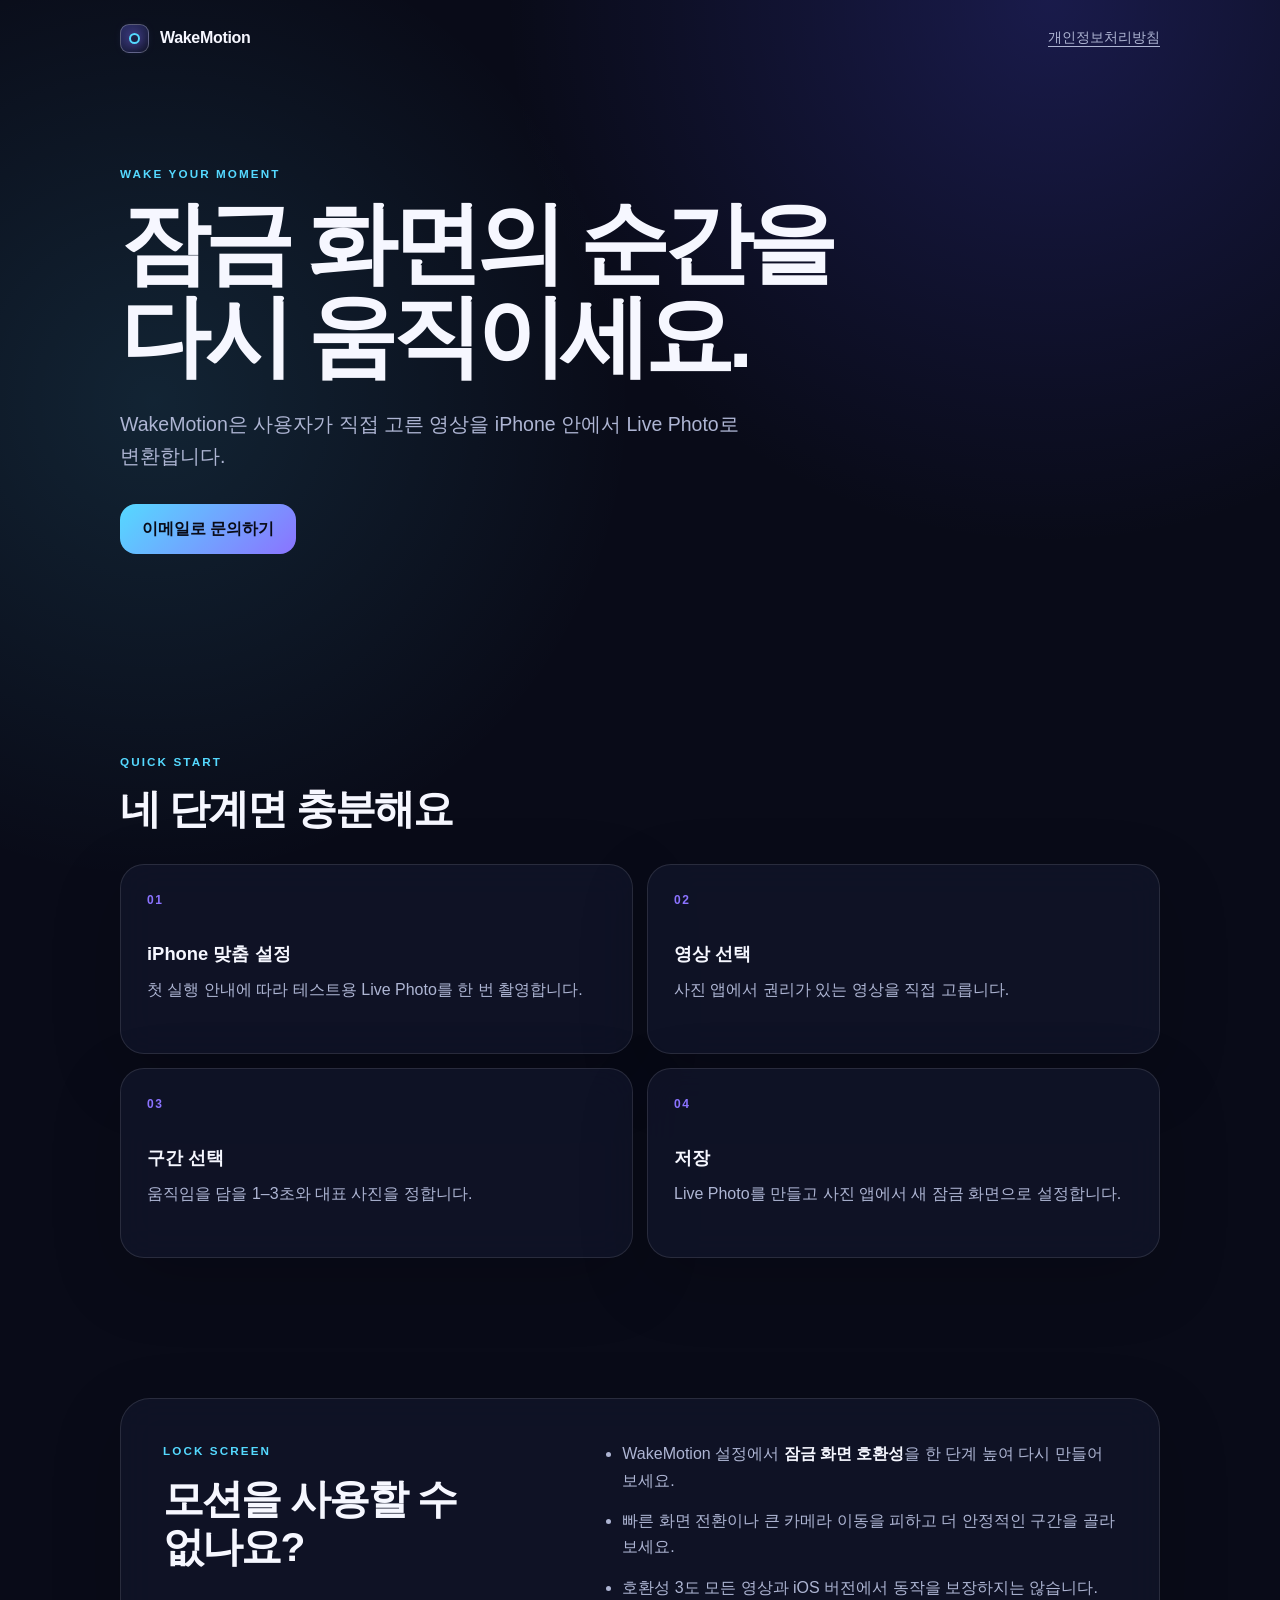
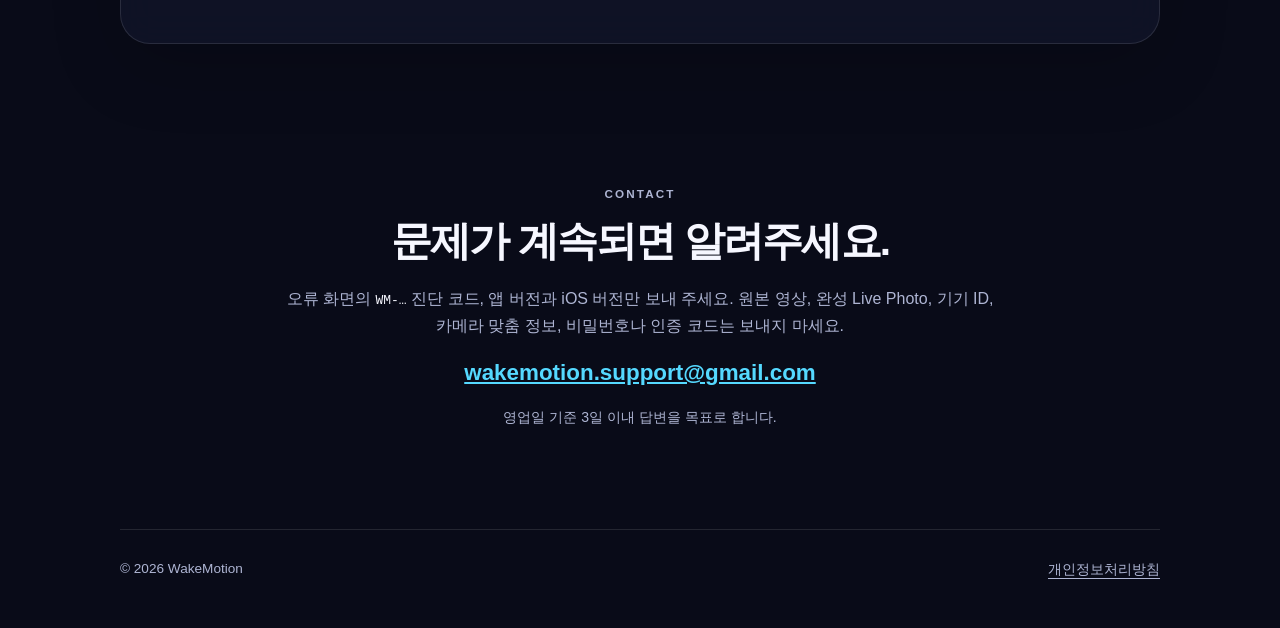
==== index.html @ 7f77dc9f "Create WakeMotion support and privacy pages" ====
<!doctype html>
<html lang="ko">
<head>
  <meta charset="utf-8">
  <meta name="viewport" content="width=device-width, initial-scale=1">
  <meta name="description" content="WakeMotion 사용 방법, 잠금 화면 호환 안내 및 문의 채널입니다.">
  <meta name="theme-color" content="#090b18">
  <title>WakeMotion 지원</title>
  <link rel="stylesheet" href="styles.css">
</head>
<body>
  <header class="site-header">
    <a class="brand" href="./" aria-label="WakeMotion 지원 홈">
      <span class="brand-mark" aria-hidden="true"><span></span></span>
      <span>WakeMotion</span>
    </a>
    <a class="header-link" href="privacy.html">개인정보처리방침</a>
  </header>

  <main>
    <section class="hero">
      <p class="eyebrow">WAKE YOUR MOMENT</p>
      <h1>잠금 화면의 순간을<br>다시 움직이세요.</h1>
      <p class="lead">WakeMotion은 사용자가 직접 고른 영상을 iPhone 안에서 Live Photo로 변환합니다.</p>
      <a class="primary-button" href="mailto:wakemotion.support@gmail.com?subject=WakeMotion%20지원%20문의">이메일로 문의하기</a>
    </section>

    <section class="section" aria-labelledby="quick-start">
      <div class="section-heading">
        <p class="eyebrow">QUICK START</p>
        <h2 id="quick-start">네 단계면 충분해요</h2>
      </div>
      <ol class="step-grid">
        <li><span>01</span><strong>iPhone 맞춤 설정</strong><p>첫 실행 안내에 따라 테스트용 Live Photo를 한 번 촬영합니다.</p></li>
        <li><span>02</span><strong>영상 선택</strong><p>사진 앱에서 권리가 있는 영상을 직접 고릅니다.</p></li>
        <li><span>03</span><strong>구간 선택</strong><p>움직임을 담을 1–3초와 대표 사진을 정합니다.</p></li>
        <li><span>04</span><strong>저장</strong><p>Live Photo를 만들고 사진 앱에서 새 잠금 화면으로 설정합니다.</p></li>
      </ol>
    </section>

    <section class="section panel" aria-labelledby="troubleshooting">
      <div>
        <p class="eyebrow">LOCK SCREEN</p>
        <h2 id="troubleshooting">모션을 사용할 수 없나요?</h2>
      </div>
      <ul class="check-list">
        <li>WakeMotion 설정에서 <strong>잠금 화면 호환성</strong>을 한 단계 높여 다시 만들어 보세요.</li>
        <li>빠른 화면 전환이나 큰 카메라 이동을 피하고 더 안정적인 구간을 골라 보세요.</li>
        <li>호환성 3도 모든 영상과 iOS 버전에서 동작을 보장하지는 않습니다.</li>
      </ul>
    </section>

    <section class="section contact" aria-labelledby="contact">
      <p class="eyebrow">CONTACT</p>
      <h2 id="contact">문제가 계속되면 알려주세요.</h2>
      <p>오류 화면의 <code>WM-…</code> 진단 코드, 앱 버전과 iOS 버전만 보내 주세요. 원본 영상, 완성 Live Photo, 기기 ID, 카메라 맞춤 정보, 비밀번호나 인증 코드는 보내지 마세요.</p>
      <a class="email-link" href="mailto:wakemotion.support@gmail.com">wakemotion.support@gmail.com</a>
      <p class="response-note">영업일 기준 3일 이내 답변을 목표로 합니다.</p>
    </section>
  </main>

  <footer>
    <span>© 2026 WakeMotion</span>
    <a href="privacy.html">개인정보처리방침</a>
  </footer>
</body>
</html>
---- styles.css ----
:root {
  color-scheme: dark;
  --background: #090b18;
  --surface: #12162b;
  --surface-strong: #191e38;
  --text: #f6f7ff;
  --muted: #aeb5d3;
  --line: rgba(255, 255, 255, 0.11);
  --cyan: #55d9ff;
  --violet: #8b73ff;
  --max-width: 1040px;
}

* { box-sizing: border-box; }

html { scroll-behavior: smooth; }

body {
  margin: 0;
  min-width: 320px;
  background:
    radial-gradient(circle at 82% 0%, rgba(83, 82, 255, 0.22), transparent 34rem),
    radial-gradient(circle at 12% 18%, rgba(85, 217, 255, 0.12), transparent 30rem),
    var(--background);
  color: var(--text);
  font-family: -apple-system, BlinkMacSystemFont, "Apple SD Gothic Neo", "Noto Sans KR", sans-serif;
  line-height: 1.65;
  word-break: keep-all;
}

a { color: inherit; }

.site-header,
main,
footer {
  width: min(calc(100% - 36px), var(--max-width));
  margin-inline: auto;
}

.site-header {
  height: 76px;
  display: flex;
  align-items: center;
  justify-content: space-between;
}

.brand {
  display: inline-flex;
  align-items: center;
  gap: 11px;
  color: var(--text);
  font-weight: 760;
  letter-spacing: -0.02em;
  text-decoration: none;
}

.brand-mark {
  width: 29px;
  height: 29px;
  display: grid;
  place-items: center;
  border: 1px solid rgba(255, 255, 255, 0.28);
  border-radius: 9px;
  background: linear-gradient(145deg, #292d61, #101429);
}

.brand-mark span {
  width: 11px;
  height: 11px;
  border: 2px solid var(--cyan);
  border-radius: 50%;
  box-shadow: 0 0 14px var(--violet);
}

.header-link,
footer a {
  color: var(--muted);
  font-size: 0.9rem;
  text-underline-offset: 4px;
}

.hero {
  min-height: 590px;
  display: flex;
  flex-direction: column;
  align-items: flex-start;
  justify-content: center;
  padding: 72px 0 96px;
}

.eyebrow {
  margin: 0 0 14px;
  color: var(--cyan);
  font-size: 0.73rem;
  font-weight: 800;
  letter-spacing: 0.18em;
}

h1,
h2,
p { margin-top: 0; }

h1 {
  margin-bottom: 24px;
  font-size: clamp(2.7rem, 8vw, 5.6rem);
  line-height: 1.04;
  letter-spacing: -0.065em;
}

h2 {
  margin-bottom: 20px;
  font-size: clamp(1.6rem, 4vw, 2.55rem);
  line-height: 1.2;
  letter-spacing: -0.045em;
}

.lead {
  max-width: 620px;
  margin-bottom: 32px;
  color: var(--muted);
  font-size: clamp(1rem, 2.2vw, 1.22rem);
}

.primary-button {
  display: inline-flex;
  min-height: 50px;
  align-items: center;
  justify-content: center;
  padding: 0 22px;
  border-radius: 16px;
  background: linear-gradient(135deg, var(--cyan), var(--violet));
  color: #090b18;
  font-weight: 800;
  text-decoration: none;
}

.section { padding: 86px 0; }

.section-heading { margin-bottom: 30px; }

.step-grid {
  display: grid;
  grid-template-columns: repeat(2, minmax(0, 1fr));
  gap: 14px;
  margin: 0;
  padding: 0;
  list-style: none;
}

.step-grid li,
.panel,
.policy-card {
  border: 1px solid var(--line);
  background: rgba(18, 22, 43, 0.76);
  box-shadow: 0 22px 70px rgba(0, 0, 0, 0.18);
  backdrop-filter: blur(18px);
}

.step-grid li {
  min-height: 190px;
  padding: 26px;
  border-radius: 24px;
}

.step-grid span {
  display: block;
  margin-bottom: 28px;
  color: var(--violet);
  font-size: 0.75rem;
  font-weight: 800;
  letter-spacing: 0.14em;
}

.step-grid strong {
  display: block;
  margin-bottom: 8px;
  font-size: 1.15rem;
}

.step-grid p,
.panel li,
.contact p,
.policy-card p,
.policy-card li { color: var(--muted); }

.panel {
  display: grid;
  grid-template-columns: 0.9fr 1.2fr;
  gap: 52px;
  margin-block: 54px;
  padding: 42px;
  border-radius: 30px;
}

.check-list { margin: 0; padding-left: 1.3rem; }
.check-list li + li { margin-top: 14px; }
.check-list strong { color: var(--text); }

.contact { max-width: 720px; margin-inline: auto; text-align: center; }
.contact .eyebrow { text-align: center; }
.email-link { color: var(--cyan); font-size: clamp(1.05rem, 3vw, 1.4rem); font-weight: 750; }
.response-note { margin-top: 14px; font-size: 0.88rem; }
code { color: var(--text); }

.document-page { max-width: 820px; }
.document-hero { padding: 92px 0 48px; }
.document-hero h1 { font-size: clamp(2.5rem, 7vw, 4.6rem); }

.metadata {
  display: flex;
  flex-wrap: wrap;
  gap: 14px 28px;
  margin: 0;
  color: var(--muted);
  font-size: 0.9rem;
}

.metadata div { display: flex; gap: 8px; }
.metadata dt { color: var(--text); font-weight: 700; }
.metadata dd { margin: 0; }

.policy-card {
  margin-bottom: 84px;
  padding: clamp(24px, 6vw, 54px);
  border-radius: 30px;
}

.policy-card section + section {
  margin-top: 44px;
  padding-top: 40px;
  border-top: 1px solid var(--line);
}

.policy-card h2 { font-size: 1.32rem; letter-spacing: -0.025em; }
.policy-card ul { padding-left: 1.25rem; }
.policy-card li + li { margin-top: 8px; }
.policy-card a { color: var(--cyan); text-underline-offset: 3px; }

footer {
  display: flex;
  justify-content: space-between;
  gap: 20px;
  padding: 28px 0 46px;
  border-top: 1px solid var(--line);
  color: var(--muted);
  font-size: 0.85rem;
}

@media (max-width: 720px) {
  .site-header { height: 66px; }
  .hero { min-height: 510px; padding: 58px 0 72px; }
  .section { padding: 62px 0; }
  .step-grid { grid-template-columns: 1fr; }
  .step-grid li { min-height: 160px; }
  .panel { grid-template-columns: 1fr; gap: 18px; margin-block: 24px; padding: 28px; }
  .document-hero { padding-top: 68px; }
  .metadata { display: grid; gap: 8px; }
}

@media (prefers-reduced-motion: reduce) {
  html { scroll-behavior: auto; }
}
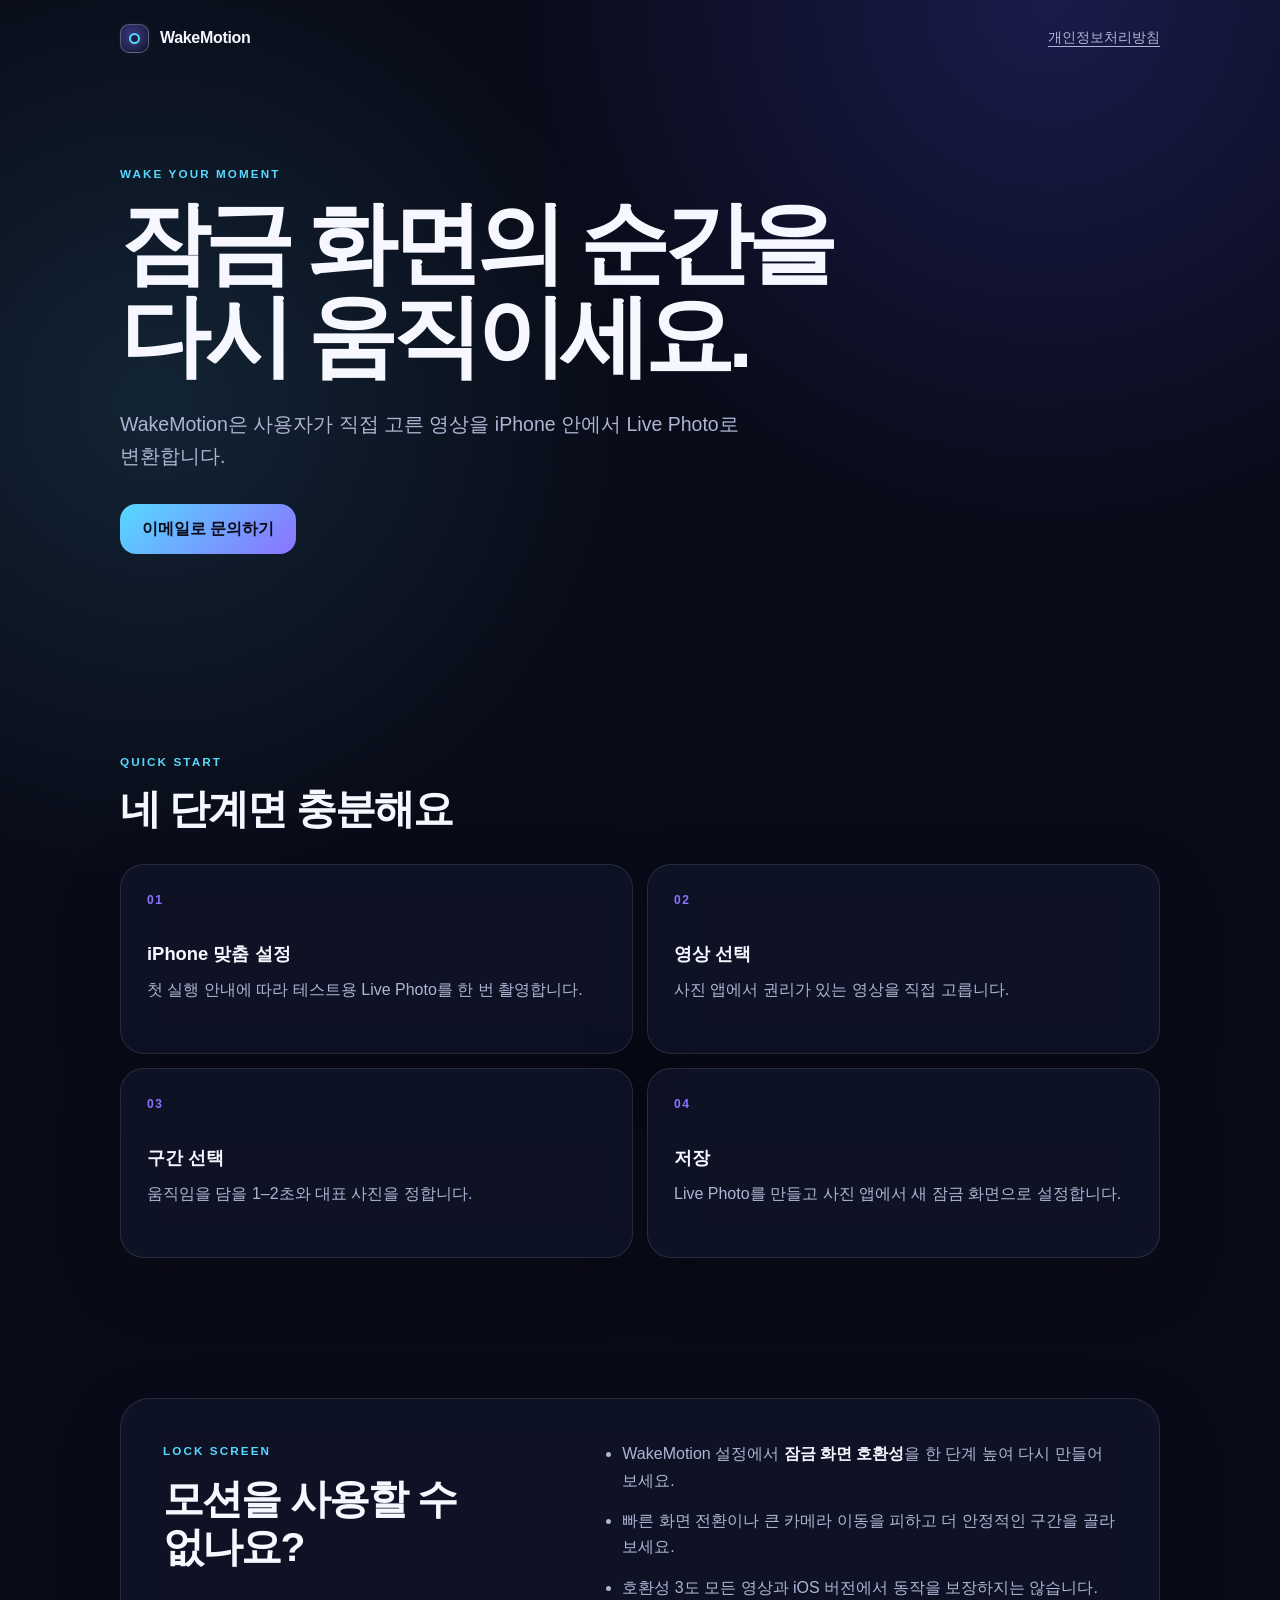
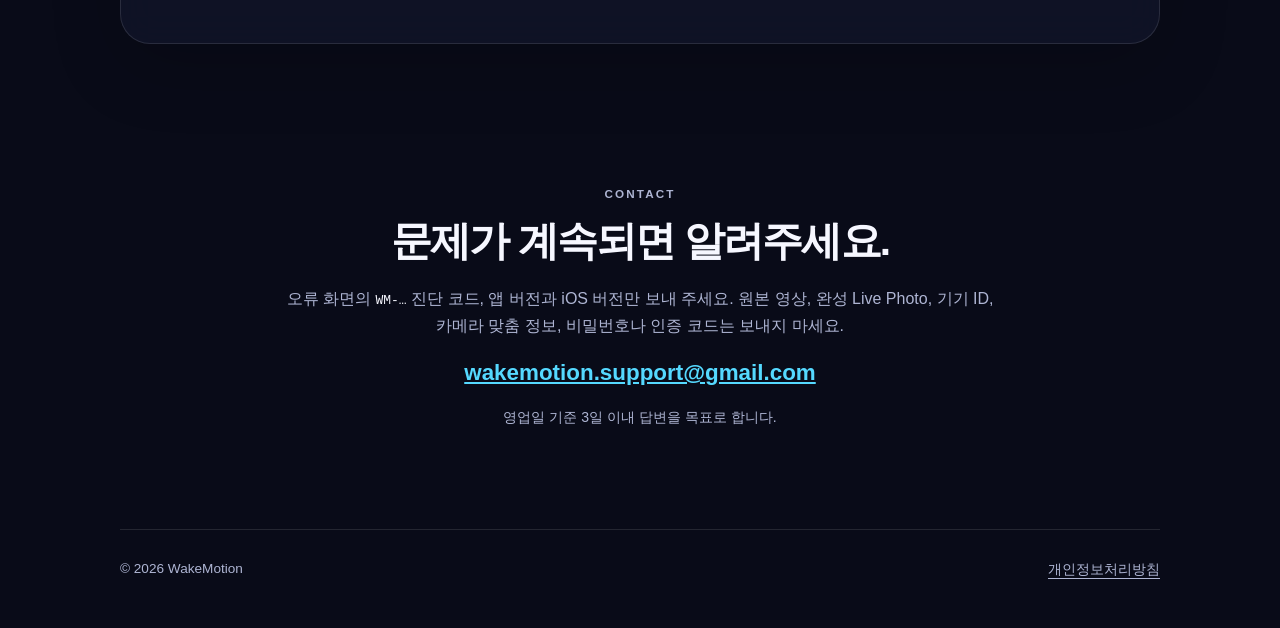
==== commit e37846f7: "Update free app support copy" ====
--- a/index.html
+++ b/index.html
@@ -33,7 +33,7 @@
       <ol class="step-grid">
         <li><span>01</span><strong>iPhone 맞춤 설정</strong><p>첫 실행 안내에 따라 테스트용 Live Photo를 한 번 촬영합니다.</p></li>
         <li><span>02</span><strong>영상 선택</strong><p>사진 앱에서 권리가 있는 영상을 직접 고릅니다.</p></li>
-        <li><span>03</span><strong>구간 선택</strong><p>움직임을 담을 1–3초와 대표 사진을 정합니다.</p></li>
+        <li><span>03</span><strong>구간 선택</strong><p>움직임을 담을 1–2초와 대표 사진을 정합니다.</p></li>
         <li><span>04</span><strong>저장</strong><p>Live Photo를 만들고 사진 앱에서 새 잠금 화면으로 설정합니다.</p></li>
       </ol>
     </section>
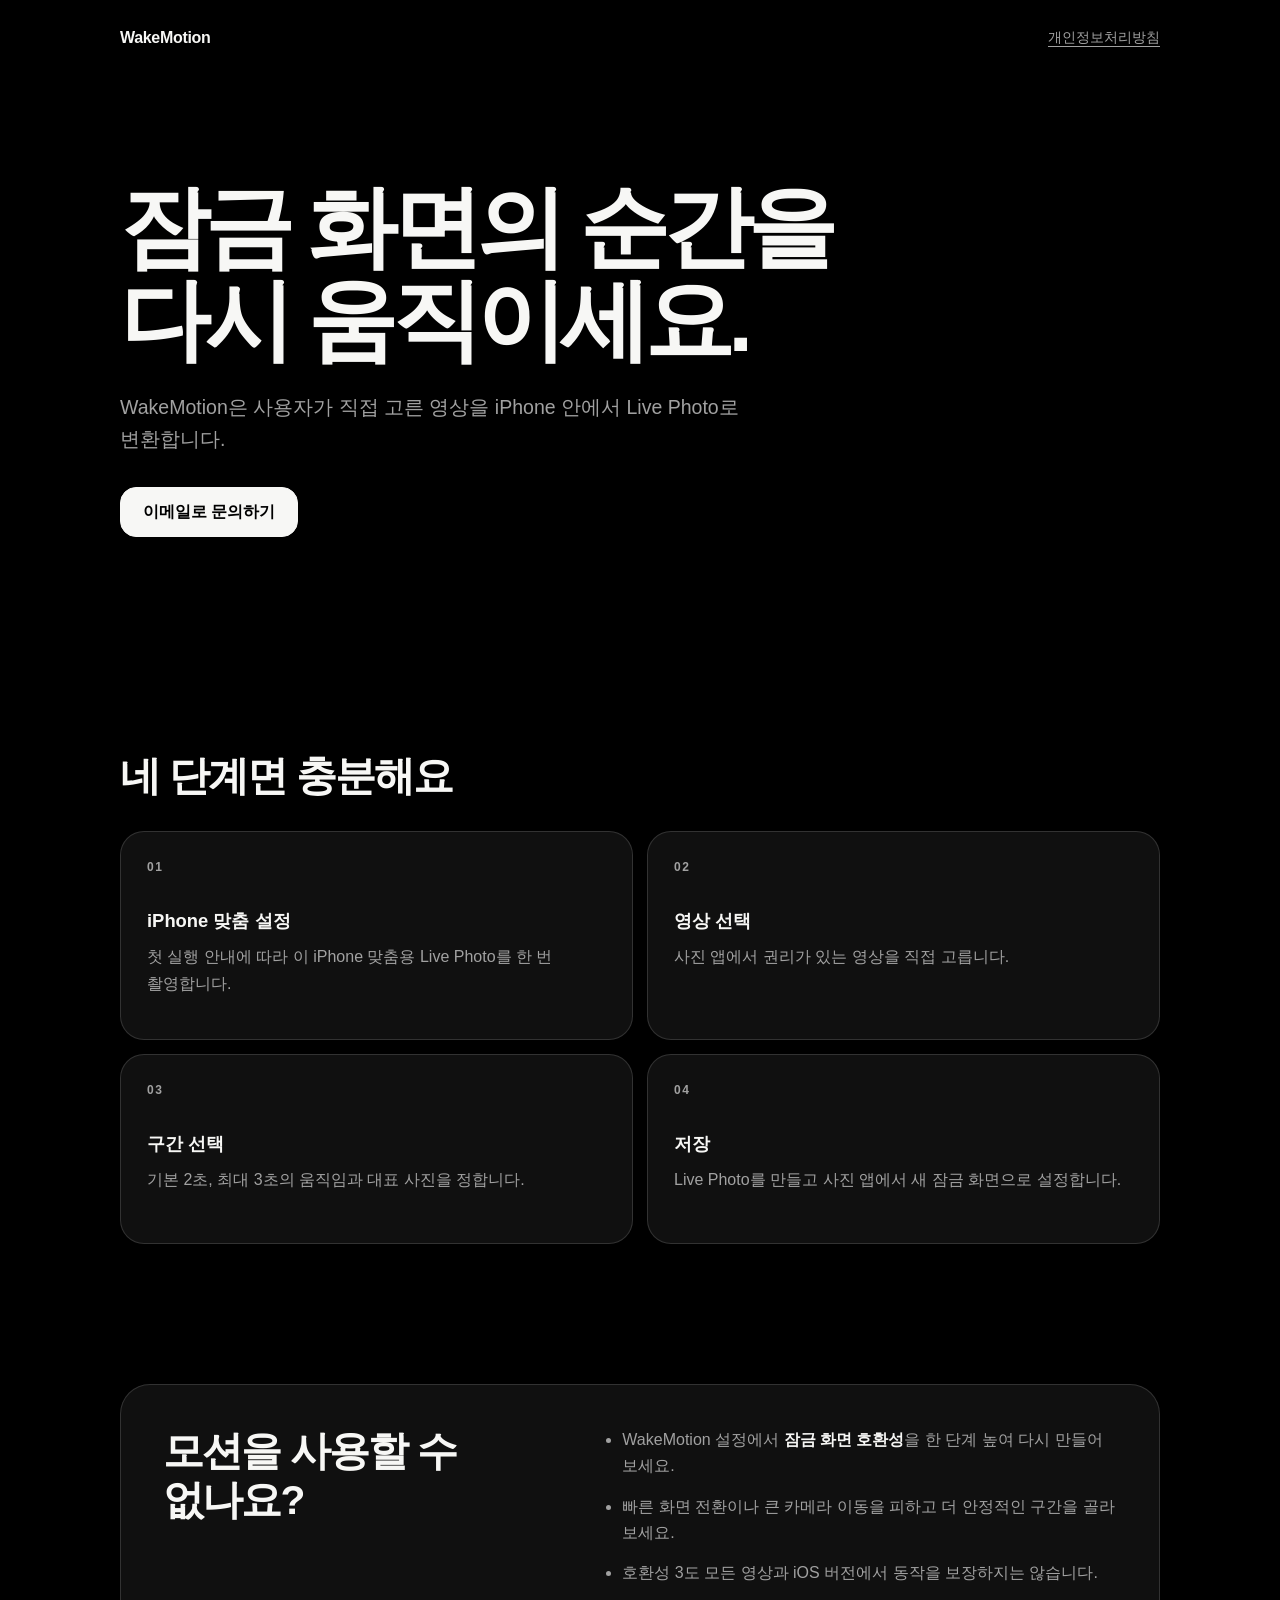
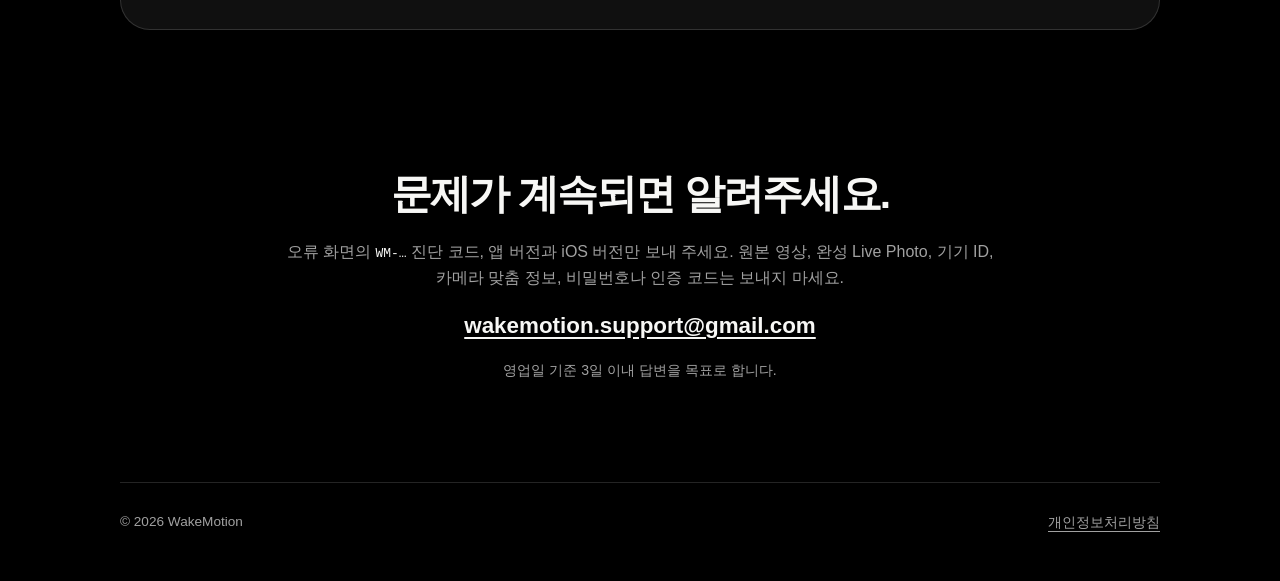
==== commit c3b5fd85: "Refresh support pages for Scene Stage design" ====
--- a/index.html
+++ b/index.html
@@ -4,14 +4,13 @@
   <meta charset="utf-8">
   <meta name="viewport" content="width=device-width, initial-scale=1">
   <meta name="description" content="WakeMotion 사용 방법, 잠금 화면 호환 안내 및 문의 채널입니다.">
-  <meta name="theme-color" content="#090b18">
+  <meta name="theme-color" content="#000000">
   <title>WakeMotion 지원</title>
   <link rel="stylesheet" href="styles.css">
 </head>
 <body>
   <header class="site-header">
     <a class="brand" href="./" aria-label="WakeMotion 지원 홈">
-      <span class="brand-mark" aria-hidden="true"><span></span></span>
       <span>WakeMotion</span>
     </a>
     <a class="header-link" href="privacy.html">개인정보처리방침</a>
@@ -19,7 +18,6 @@
 
   <main>
     <section class="hero">
-      <p class="eyebrow">WAKE YOUR MOMENT</p>
       <h1>잠금 화면의 순간을<br>다시 움직이세요.</h1>
       <p class="lead">WakeMotion은 사용자가 직접 고른 영상을 iPhone 안에서 Live Photo로 변환합니다.</p>
       <a class="primary-button" href="mailto:wakemotion.support@gmail.com?subject=WakeMotion%20지원%20문의">이메일로 문의하기</a>
@@ -27,20 +25,18 @@
 
     <section class="section" aria-labelledby="quick-start">
       <div class="section-heading">
-        <p class="eyebrow">QUICK START</p>
         <h2 id="quick-start">네 단계면 충분해요</h2>
       </div>
       <ol class="step-grid">
-        <li><span>01</span><strong>iPhone 맞춤 설정</strong><p>첫 실행 안내에 따라 테스트용 Live Photo를 한 번 촬영합니다.</p></li>
+        <li><span>01</span><strong>iPhone 맞춤 설정</strong><p>첫 실행 안내에 따라 이 iPhone 맞춤용 Live Photo를 한 번 촬영합니다.</p></li>
         <li><span>02</span><strong>영상 선택</strong><p>사진 앱에서 권리가 있는 영상을 직접 고릅니다.</p></li>
-        <li><span>03</span><strong>구간 선택</strong><p>움직임을 담을 1–2초와 대표 사진을 정합니다.</p></li>
+        <li><span>03</span><strong>구간 선택</strong><p>기본 2초, 최대 3초의 움직임과 대표 사진을 정합니다.</p></li>
         <li><span>04</span><strong>저장</strong><p>Live Photo를 만들고 사진 앱에서 새 잠금 화면으로 설정합니다.</p></li>
       </ol>
     </section>
 
     <section class="section panel" aria-labelledby="troubleshooting">
       <div>
-        <p class="eyebrow">LOCK SCREEN</p>
         <h2 id="troubleshooting">모션을 사용할 수 없나요?</h2>
       </div>
       <ul class="check-list">
@@ -51,7 +47,6 @@
     </section>
 
     <section class="section contact" aria-labelledby="contact">
-      <p class="eyebrow">CONTACT</p>
       <h2 id="contact">문제가 계속되면 알려주세요.</h2>
       <p>오류 화면의 <code>WM-…</code> 진단 코드, 앱 버전과 iOS 버전만 보내 주세요. 원본 영상, 완성 Live Photo, 기기 ID, 카메라 맞춤 정보, 비밀번호나 인증 코드는 보내지 마세요.</p>
       <a class="email-link" href="mailto:wakemotion.support@gmail.com">wakemotion.support@gmail.com</a>
--- a/styles.css
+++ b/styles.css
@@ -1,13 +1,11 @@
 :root {
   color-scheme: dark;
-  --background: #090b18;
-  --surface: #12162b;
-  --surface-strong: #191e38;
-  --text: #f6f7ff;
-  --muted: #aeb5d3;
-  --line: rgba(255, 255, 255, 0.11);
-  --cyan: #55d9ff;
-  --violet: #8b73ff;
+  --background: #000;
+  --surface: #101010;
+  --surface-strong: #181818;
+  --text: #f7f7f5;
+  --muted: #a1a1a1;
+  --line: rgba(255, 255, 255, 0.14);
   --max-width: 1040px;
 }
 
@@ -18,10 +16,7 @@
 body {
   margin: 0;
   min-width: 320px;
-  background:
-    radial-gradient(circle at 82% 0%, rgba(83, 82, 255, 0.22), transparent 34rem),
-    radial-gradient(circle at 12% 18%, rgba(85, 217, 255, 0.12), transparent 30rem),
-    var(--background);
+  background: var(--background);
   color: var(--text);
   font-family: -apple-system, BlinkMacSystemFont, "Apple SD Gothic Neo", "Noto Sans KR", sans-serif;
   line-height: 1.65;
@@ -47,31 +42,12 @@
 .brand {
   display: inline-flex;
   align-items: center;
-  gap: 11px;
   color: var(--text);
   font-weight: 760;
   letter-spacing: -0.02em;
   text-decoration: none;
 }
 
-.brand-mark {
-  width: 29px;
-  height: 29px;
-  display: grid;
-  place-items: center;
-  border: 1px solid rgba(255, 255, 255, 0.28);
-  border-radius: 9px;
-  background: linear-gradient(145deg, #292d61, #101429);
-}
-
-.brand-mark span {
-  width: 11px;
-  height: 11px;
-  border: 2px solid var(--cyan);
-  border-radius: 50%;
-  box-shadow: 0 0 14px var(--violet);
-}
-
 .header-link,
 footer a {
   color: var(--muted);
@@ -86,14 +62,6 @@
   align-items: flex-start;
   justify-content: center;
   padding: 72px 0 96px;
-}
-
-.eyebrow {
-  margin: 0 0 14px;
-  color: var(--cyan);
-  font-size: 0.73rem;
-  font-weight: 800;
-  letter-spacing: 0.18em;
 }
 
 h1,
@@ -128,8 +96,9 @@
   justify-content: center;
   padding: 0 22px;
   border-radius: 16px;
-  background: linear-gradient(135deg, var(--cyan), var(--violet));
-  color: #090b18;
+  border: 1px solid var(--text);
+  background: var(--text);
+  color: var(--background);
   font-weight: 800;
   text-decoration: none;
 }
@@ -151,9 +120,7 @@
 .panel,
 .policy-card {
   border: 1px solid var(--line);
-  background: rgba(18, 22, 43, 0.76);
-  box-shadow: 0 22px 70px rgba(0, 0, 0, 0.18);
-  backdrop-filter: blur(18px);
+  background: var(--surface);
 }
 
 .step-grid li {
@@ -165,7 +132,7 @@
 .step-grid span {
   display: block;
   margin-bottom: 28px;
-  color: var(--violet);
+  color: var(--muted);
   font-size: 0.75rem;
   font-weight: 800;
   letter-spacing: 0.14em;
@@ -197,8 +164,7 @@
 .check-list strong { color: var(--text); }
 
 .contact { max-width: 720px; margin-inline: auto; text-align: center; }
-.contact .eyebrow { text-align: center; }
-.email-link { color: var(--cyan); font-size: clamp(1.05rem, 3vw, 1.4rem); font-weight: 750; }
+.email-link { color: var(--text); font-size: clamp(1.05rem, 3vw, 1.4rem); font-weight: 750; text-underline-offset: 4px; }
 .response-note { margin-top: 14px; font-size: 0.88rem; }
 code { color: var(--text); }
 
@@ -234,7 +200,7 @@
 .policy-card h2 { font-size: 1.32rem; letter-spacing: -0.025em; }
 .policy-card ul { padding-left: 1.25rem; }
 .policy-card li + li { margin-top: 8px; }
-.policy-card a { color: var(--cyan); text-underline-offset: 3px; }
+.policy-card a { color: var(--text); text-underline-offset: 3px; }
 
 footer {
   display: flex;
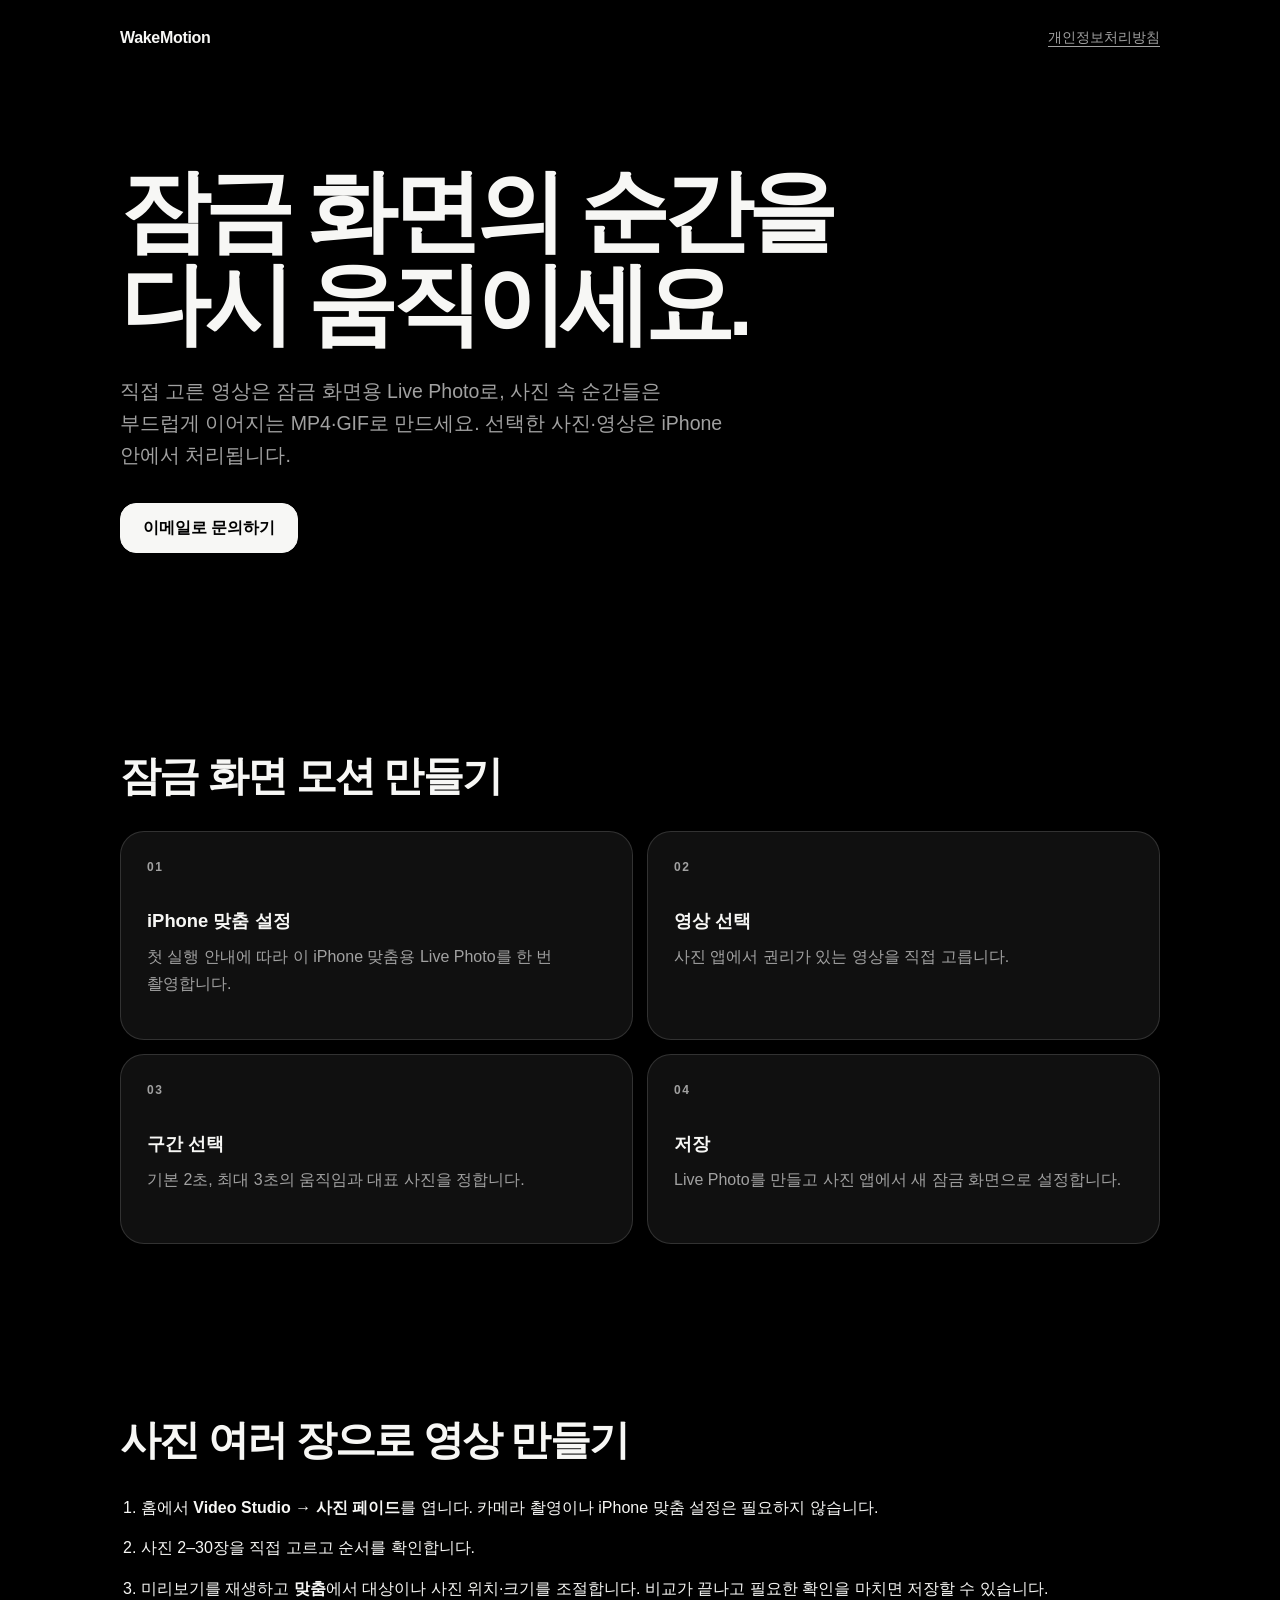
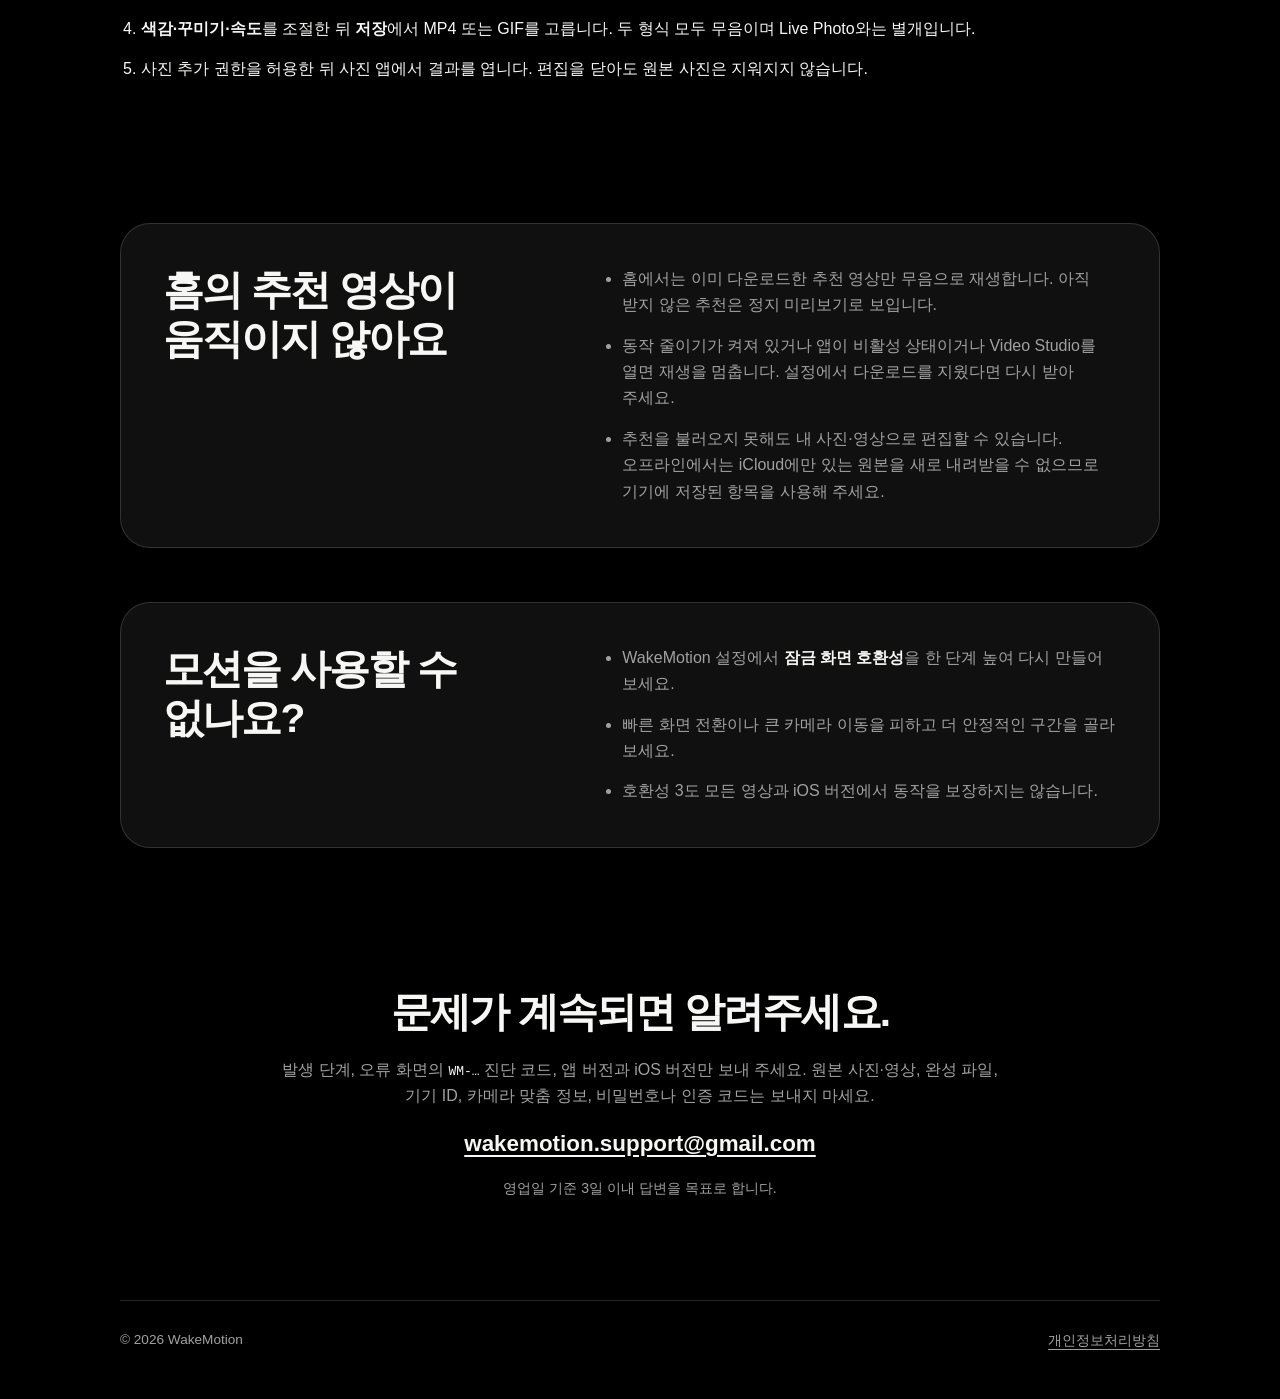
==== commit 8b2caec0: "Document Photo Fade and cached home playback for 1.2" ====
--- a/index.html
+++ b/index.html
@@ -6,7 +6,7 @@
   <meta name="description" content="WakeMotion 사용 방법, 잠금 화면 호환 안내 및 문의 채널입니다.">
   <meta name="theme-color" content="#000000">
   <title>WakeMotion 지원</title>
-  <link rel="stylesheet" href="styles.css">
+  <link rel="stylesheet" href="styles.css?v=20260904-scene-stage">
 </head>
 <body>
   <header class="site-header">
@@ -19,13 +19,13 @@
   <main>
     <section class="hero">
       <h1>잠금 화면의 순간을<br>다시 움직이세요.</h1>
-      <p class="lead">WakeMotion은 사용자가 직접 고른 영상을 iPhone 안에서 Live Photo로 변환합니다.</p>
+      <p class="lead">직접 고른 영상은 잠금 화면용 Live Photo로, 사진 속 순간들은 부드럽게 이어지는 MP4·GIF로 만드세요. 선택한 사진·영상은 iPhone 안에서 처리됩니다.</p>
       <a class="primary-button" href="mailto:wakemotion.support@gmail.com?subject=WakeMotion%20지원%20문의">이메일로 문의하기</a>
     </section>
 
     <section class="section" aria-labelledby="quick-start">
       <div class="section-heading">
-        <h2 id="quick-start">네 단계면 충분해요</h2>
+        <h2 id="quick-start">잠금 화면 모션 만들기</h2>
       </div>
       <ol class="step-grid">
         <li><span>01</span><strong>iPhone 맞춤 설정</strong><p>첫 실행 안내에 따라 이 iPhone 맞춤용 Live Photo를 한 번 촬영합니다.</p></li>
@@ -33,6 +33,26 @@
         <li><span>03</span><strong>구간 선택</strong><p>기본 2초, 최대 3초의 움직임과 대표 사진을 정합니다.</p></li>
         <li><span>04</span><strong>저장</strong><p>Live Photo를 만들고 사진 앱에서 새 잠금 화면으로 설정합니다.</p></li>
       </ol>
+    </section>
+
+    <section class="section" aria-labelledby="photo-fade">
+      <div class="section-heading"><h2 id="photo-fade">사진 여러 장으로 영상 만들기</h2></div>
+      <ol class="check-list">
+        <li>홈에서 <strong>Video Studio → 사진 페이드</strong>를 엽니다. 카메라 촬영이나 iPhone 맞춤 설정은 필요하지 않습니다.</li>
+        <li>사진 2–30장을 직접 고르고 순서를 확인합니다.</li>
+        <li>미리보기를 재생하고 <strong>맞춤</strong>에서 대상이나 사진 위치·크기를 조절합니다. 비교가 끝나고 필요한 확인을 마치면 저장할 수 있습니다.</li>
+        <li><strong>색감·꾸미기·속도</strong>를 조절한 뒤 <strong>저장</strong>에서 MP4 또는 GIF를 고릅니다. 두 형식 모두 무음이며 Live Photo와는 별개입니다.</li>
+        <li>사진 추가 권한을 허용한 뒤 사진 앱에서 결과를 엽니다. 편집을 닫아도 원본 사진은 지워지지 않습니다.</li>
+      </ol>
+    </section>
+
+    <section class="section panel" aria-labelledby="home-preview">
+      <div><h2 id="home-preview">홈의 추천 영상이 움직이지 않아요</h2></div>
+      <ul class="check-list">
+        <li>홈에서는 이미 다운로드한 추천 영상만 무음으로 재생합니다. 아직 받지 않은 추천은 정지 미리보기로 보입니다.</li>
+        <li>동작 줄이기가 켜져 있거나 앱이 비활성 상태이거나 Video Studio를 열면 재생을 멈춥니다. 설정에서 다운로드를 지웠다면 다시 받아 주세요.</li>
+        <li>추천을 불러오지 못해도 내 사진·영상으로 편집할 수 있습니다. 오프라인에서는 iCloud에만 있는 원본을 새로 내려받을 수 없으므로 기기에 저장된 항목을 사용해 주세요.</li>
+      </ul>
     </section>
 
     <section class="section panel" aria-labelledby="troubleshooting">
@@ -48,7 +68,7 @@
 
     <section class="section contact" aria-labelledby="contact">
       <h2 id="contact">문제가 계속되면 알려주세요.</h2>
-      <p>오류 화면의 <code>WM-…</code> 진단 코드, 앱 버전과 iOS 버전만 보내 주세요. 원본 영상, 완성 Live Photo, 기기 ID, 카메라 맞춤 정보, 비밀번호나 인증 코드는 보내지 마세요.</p>
+      <p>발생 단계, 오류 화면의 <code>WM-…</code> 진단 코드, 앱 버전과 iOS 버전만 보내 주세요. 원본 사진·영상, 완성 파일, 기기 ID, 카메라 맞춤 정보, 비밀번호나 인증 코드는 보내지 마세요.</p>
       <a class="email-link" href="mailto:wakemotion.support@gmail.com">wakemotion.support@gmail.com</a>
       <p class="response-note">영업일 기준 3일 이내 답변을 목표로 합니다.</p>
     </section>
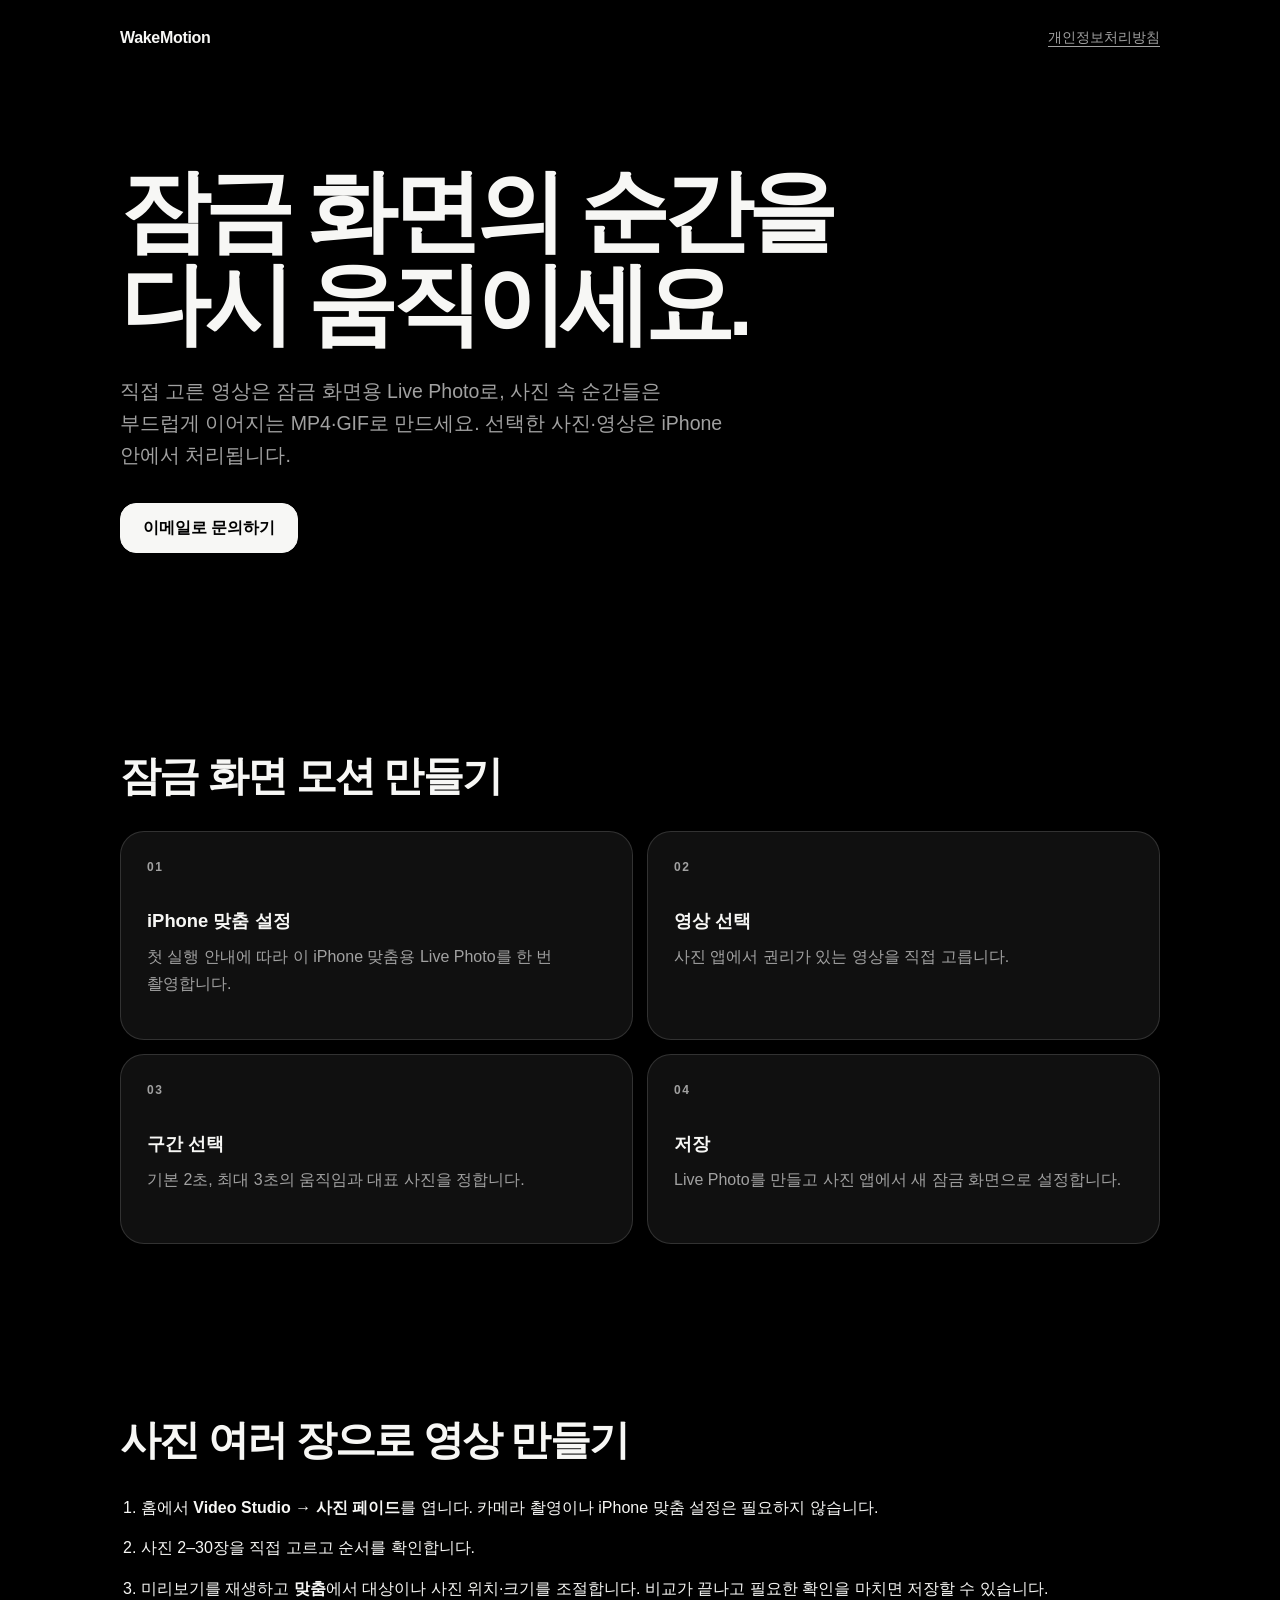
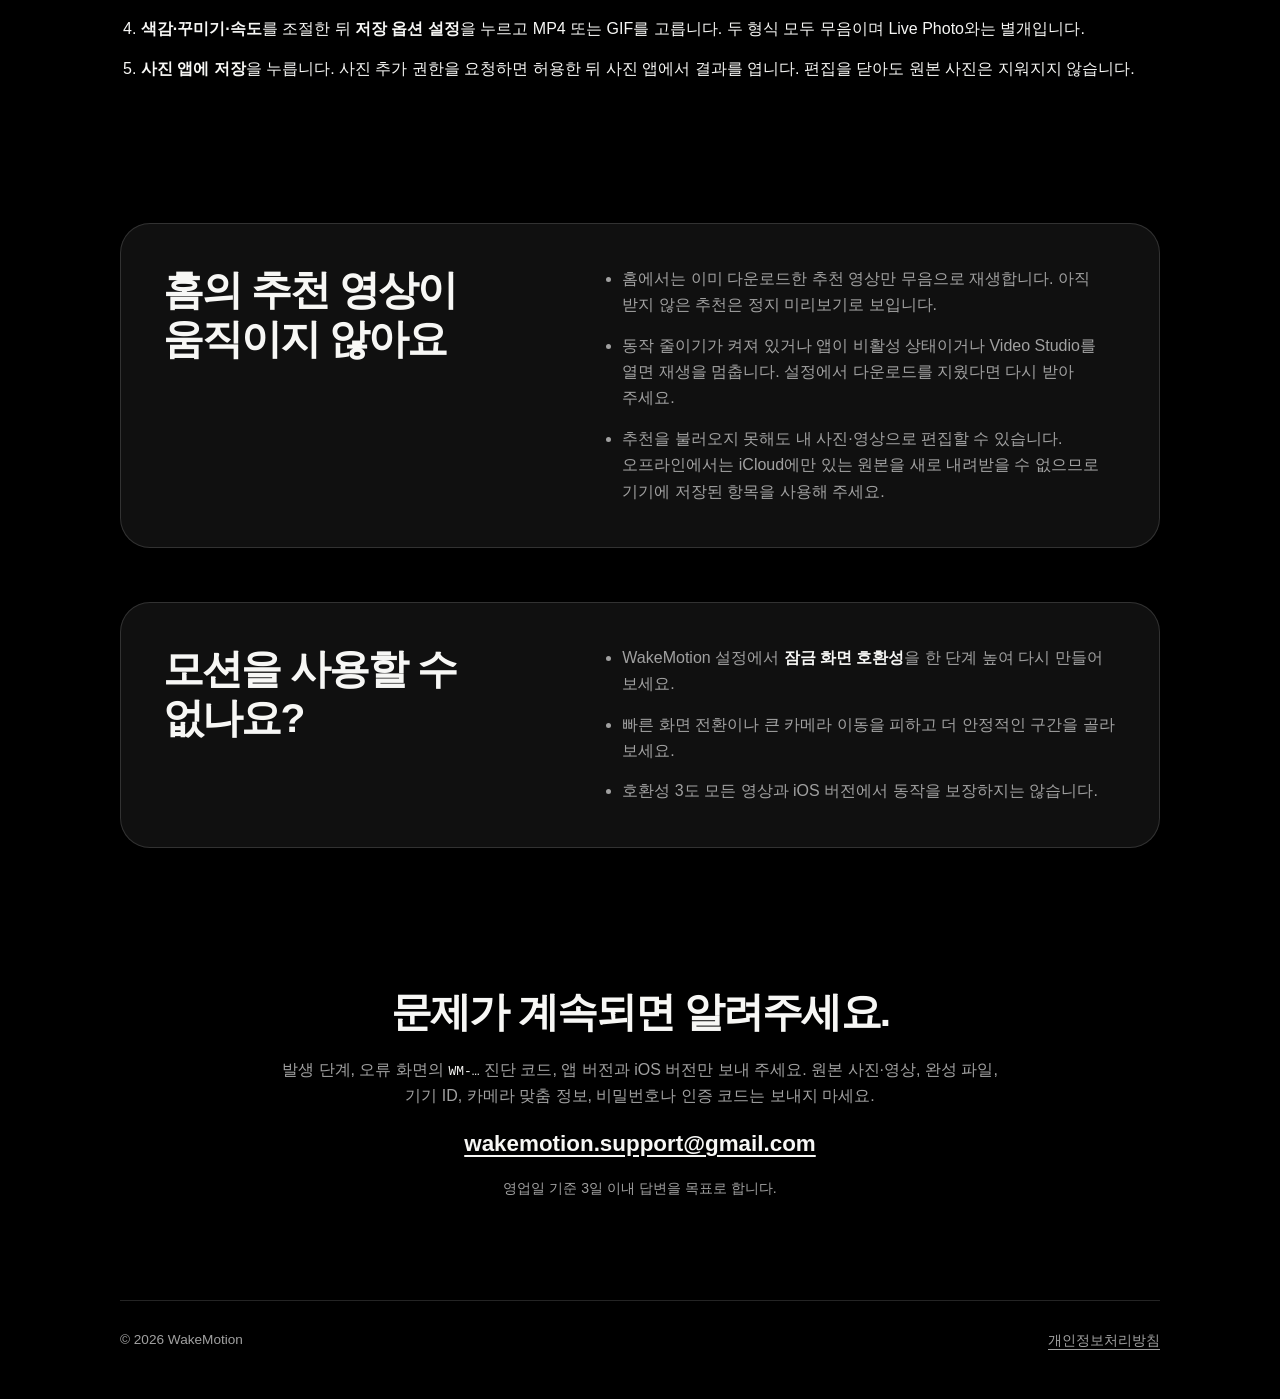
==== commit f77e43d8: "Clarify Photo Fade save steps" ====
--- a/index.html
+++ b/index.html
@@ -41,8 +41,8 @@
         <li>홈에서 <strong>Video Studio → 사진 페이드</strong>를 엽니다. 카메라 촬영이나 iPhone 맞춤 설정은 필요하지 않습니다.</li>
         <li>사진 2–30장을 직접 고르고 순서를 확인합니다.</li>
         <li>미리보기를 재생하고 <strong>맞춤</strong>에서 대상이나 사진 위치·크기를 조절합니다. 비교가 끝나고 필요한 확인을 마치면 저장할 수 있습니다.</li>
-        <li><strong>색감·꾸미기·속도</strong>를 조절한 뒤 <strong>저장</strong>에서 MP4 또는 GIF를 고릅니다. 두 형식 모두 무음이며 Live Photo와는 별개입니다.</li>
-        <li>사진 추가 권한을 허용한 뒤 사진 앱에서 결과를 엽니다. 편집을 닫아도 원본 사진은 지워지지 않습니다.</li>
+        <li><strong>색감·꾸미기·속도</strong>를 조절한 뒤 <strong>저장 옵션 설정</strong>을 누르고 MP4 또는 GIF를 고릅니다. 두 형식 모두 무음이며 Live Photo와는 별개입니다.</li>
+        <li><strong>사진 앱에 저장</strong>을 누릅니다. 사진 추가 권한을 요청하면 허용한 뒤 사진 앱에서 결과를 엽니다. 편집을 닫아도 원본 사진은 지워지지 않습니다.</li>
       </ol>
     </section>
 
